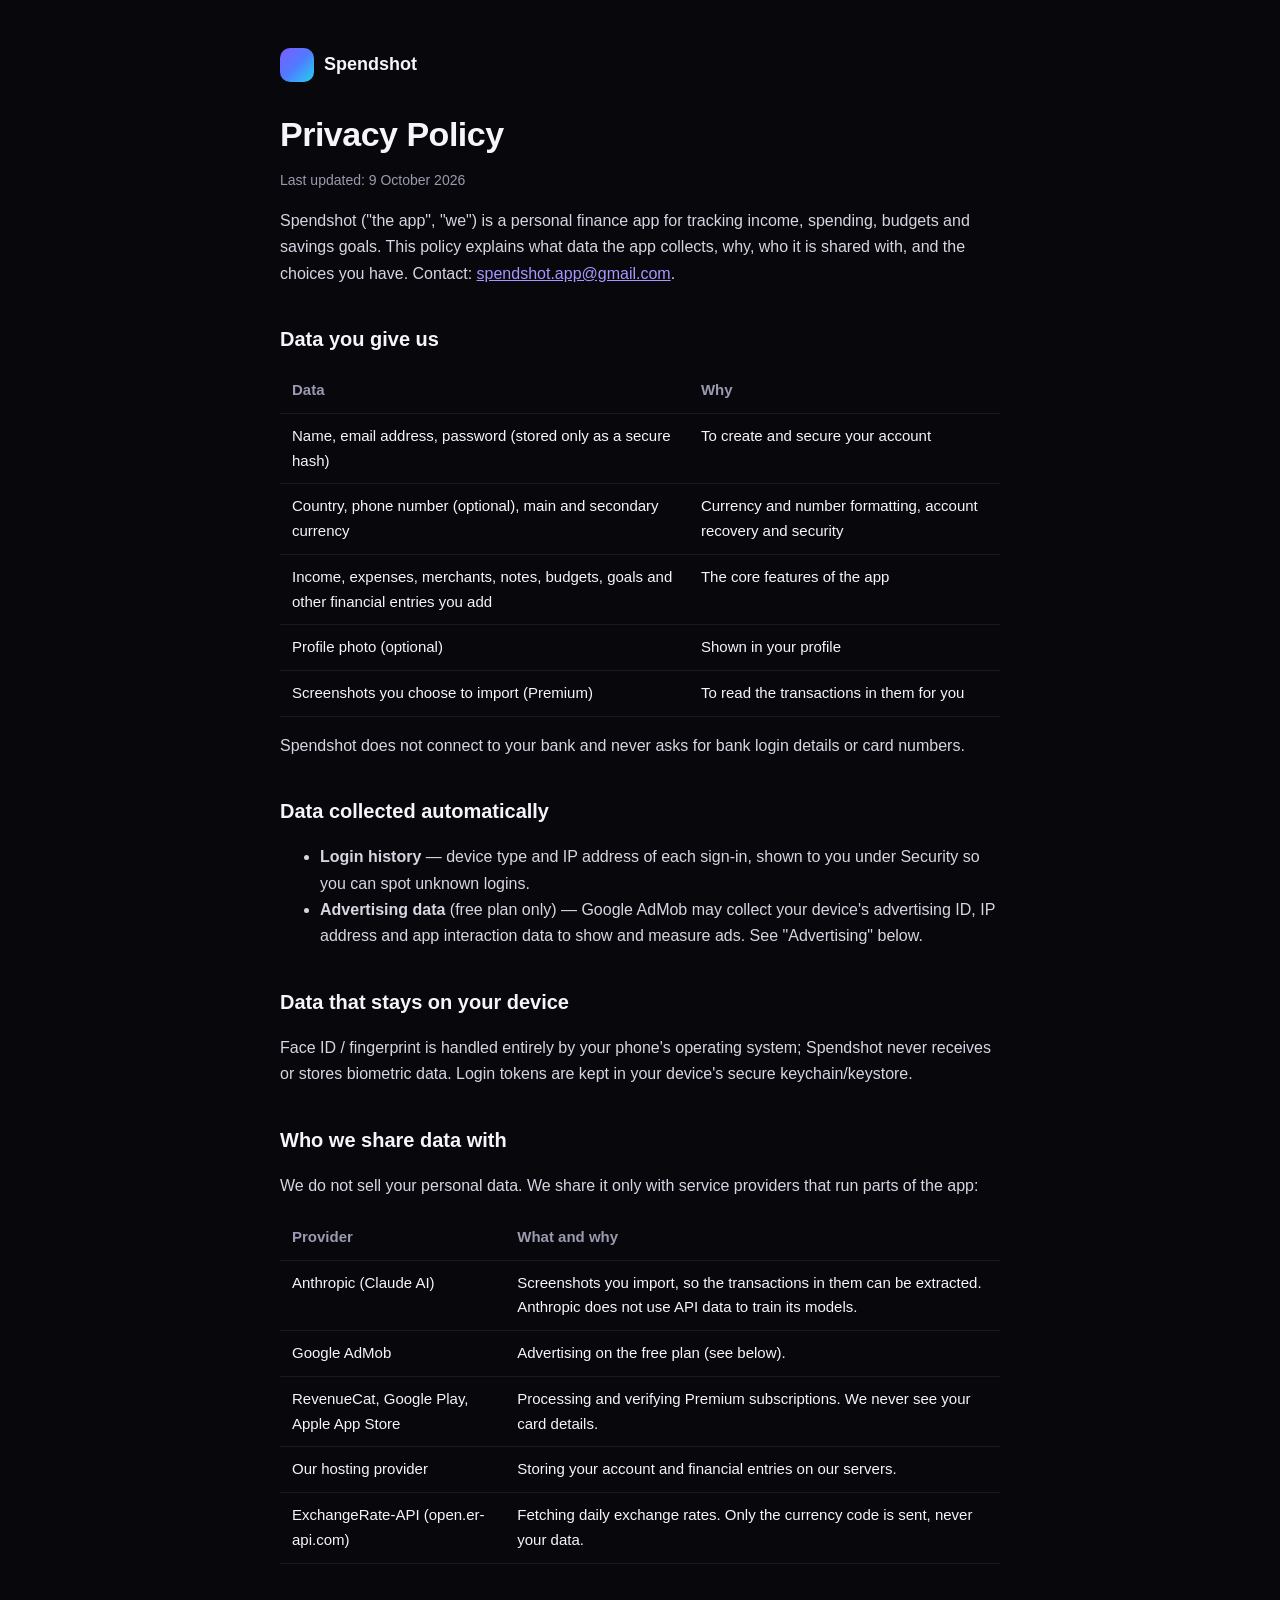
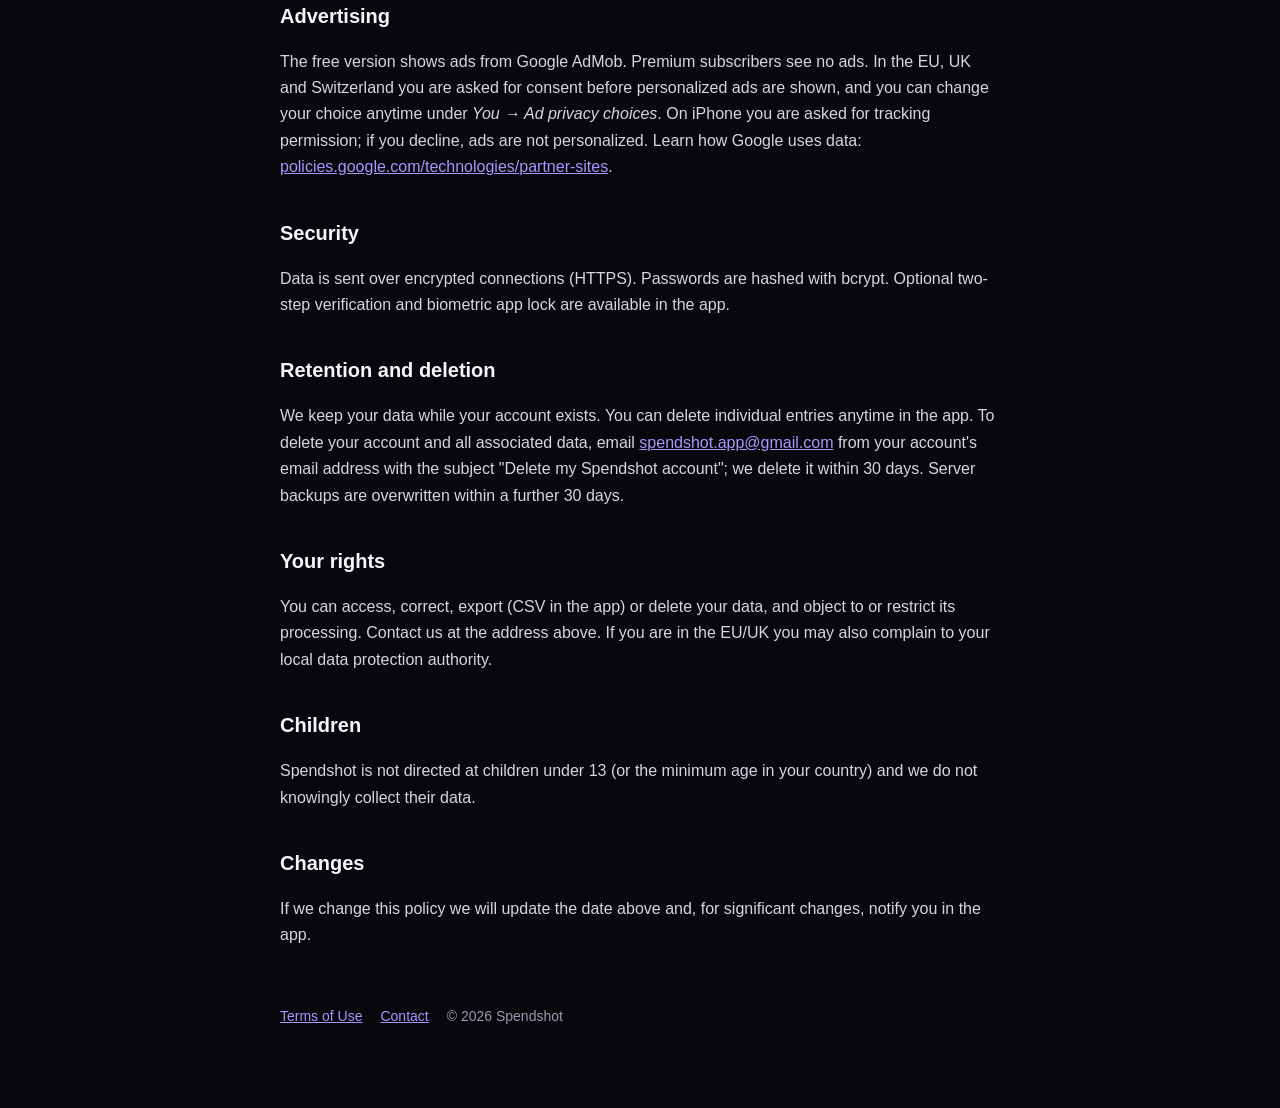
==== privacy.html @ 0cce738c "Spendshot website: privacy policy, terms and landing page Co-Authored-By: Claude Opus 5.5 <noreply@a" ====
<!doctype html>
<html lang="en">
<head>
<meta charset="utf-8"><meta name="viewport" content="width=device-width, initial-scale=1">
<title>Privacy Policy · Spendshot</title>
<meta name="description" content="How Spendshot collects, uses and protects your data.">
<link rel="stylesheet" href="style.css">
</head>
<body><main>
<header><div class="logo"></div><a href="./">Spendshot</a></header>
<h1>Privacy Policy</h1>
<p class="muted">Last updated: 9 October 2026</p>

<p>Spendshot ("the app", "we") is a personal finance app for tracking income, spending, budgets and savings goals. This policy explains what data the app collects, why, who it is shared with, and the choices you have. Contact: <a href="mailto:spendshot.app@gmail.com">spendshot.app@gmail.com</a>.</p>

<h2>Data you give us</h2>
<table>
<tr><th>Data</th><th>Why</th></tr>
<tr><td>Name, email address, password (stored only as a secure hash)</td><td>To create and secure your account</td></tr>
<tr><td>Country, phone number (optional), main and secondary currency</td><td>Currency and number formatting, account recovery and security</td></tr>
<tr><td>Income, expenses, merchants, notes, budgets, goals and other financial entries you add</td><td>The core features of the app</td></tr>
<tr><td>Profile photo (optional)</td><td>Shown in your profile</td></tr>
<tr><td>Screenshots you choose to import (Premium)</td><td>To read the transactions in them for you</td></tr>
</table>
<p>Spendshot does not connect to your bank and never asks for bank login details or card numbers.</p>

<h2>Data collected automatically</h2>
<ul>
<li><strong>Login history</strong> — device type and IP address of each sign-in, shown to you under Security so you can spot unknown logins.</li>
<li><strong>Advertising data</strong> (free plan only) — Google AdMob may collect your device's advertising ID, IP address and app interaction data to show and measure ads. See "Advertising" below.</li>
</ul>

<h2>Data that stays on your device</h2>
<p>Face ID / fingerprint is handled entirely by your phone's operating system; Spendshot never receives or stores biometric data. Login tokens are kept in your device's secure keychain/keystore.</p>

<h2>Who we share data with</h2>
<p>We do not sell your personal data. We share it only with service providers that run parts of the app:</p>
<table>
<tr><th>Provider</th><th>What and why</th></tr>
<tr><td>Anthropic (Claude AI)</td><td>Screenshots you import, so the transactions in them can be extracted. Anthropic does not use API data to train its models.</td></tr>
<tr><td>Google AdMob</td><td>Advertising on the free plan (see below).</td></tr>
<tr><td>RevenueCat, Google Play, Apple App Store</td><td>Processing and verifying Premium subscriptions. We never see your card details.</td></tr>
<tr><td>Our hosting provider</td><td>Storing your account and financial entries on our servers.</td></tr>
<tr><td>ExchangeRate-API (open.er-api.com)</td><td>Fetching daily exchange rates. Only the currency code is sent, never your data.</td></tr>
</table>

<h2>Advertising</h2>
<p>The free version shows ads from Google AdMob. Premium subscribers see no ads. In the EU, UK and Switzerland you are asked for consent before personalized ads are shown, and you can change your choice anytime under <em>You → Ad privacy choices</em>. On iPhone you are asked for tracking permission; if you decline, ads are not personalized. Learn how Google uses data: <a href="https://policies.google.com/technologies/partner-sites">policies.google.com/technologies/partner-sites</a>.</p>

<h2>Security</h2>
<p>Data is sent over encrypted connections (HTTPS). Passwords are hashed with bcrypt. Optional two-step verification and biometric app lock are available in the app.</p>

<h2>Retention and deletion</h2>
<p>We keep your data while your account exists. You can delete individual entries anytime in the app. To delete your account and all associated data, email <a href="mailto:spendshot.app@gmail.com?subject=Delete%20my%20Spendshot%20account">spendshot.app@gmail.com</a> from your account's email address with the subject "Delete my Spendshot account"; we delete it within 30 days. Server backups are overwritten within a further 30 days.</p>

<h2>Your rights</h2>
<p>You can access, correct, export (CSV in the app) or delete your data, and object to or restrict its processing. Contact us at the address above. If you are in the EU/UK you may also complain to your local data protection authority.</p>

<h2>Children</h2>
<p>Spendshot is not directed at children under 13 (or the minimum age in your country) and we do not knowingly collect their data.</p>

<h2>Changes</h2>
<p>If we change this policy we will update the date above and, for significant changes, notify you in the app.</p>

<footer><a href="terms.html">Terms of Use</a><a href="mailto:spendshot.app@gmail.com">Contact</a><span>© 2026 Spendshot</span></footer>
</main></body>
</html>
---- style.css ----
:root { --bg: #07070C; --surface: #14141F; --text: #F5F5FA; --muted: #9A9AB0; --accent: #7C5CFF; --border: rgba(255,255,255,0.08); }
* { box-sizing: border-box; }
body { margin: 0; background: var(--bg); color: var(--text); font: 16px/1.65 -apple-system, BlinkMacSystemFont, "Inter", "Segoe UI", sans-serif; }
main { max-width: 760px; margin: 0 auto; padding: 48px 20px 80px; }
header { display: flex; align-items: center; gap: 10px; margin-bottom: 32px; }
.logo { width: 34px; height: 34px; border-radius: 10px; background: linear-gradient(135deg, #7C5CFF, #4F7BFF, #22D3EE); }
header a { color: var(--text); text-decoration: none; font-weight: 700; font-size: 18px; }
h1 { font-size: 34px; line-height: 1.2; margin: 0 0 6px; letter-spacing: -0.5px; }
h2 { font-size: 20px; margin: 36px 0 8px; }
p, li { color: #D6D6E2; }
.muted { color: var(--muted); font-size: 14px; }
a { color: #A996FF; }
table { width: 100%; border-collapse: collapse; margin: 12px 0; font-size: 15px; }
th, td { text-align: left; padding: 10px 12px; border-bottom: 1px solid var(--border); vertical-align: top; }
th { color: var(--muted); font-weight: 600; }
.card { background: var(--surface); border: 1px solid var(--border); border-radius: 16px; padding: 18px 20px; margin: 16px 0; }
footer { margin-top: 56px; color: var(--muted); font-size: 14px; display: flex; gap: 18px; flex-wrap: wrap; }
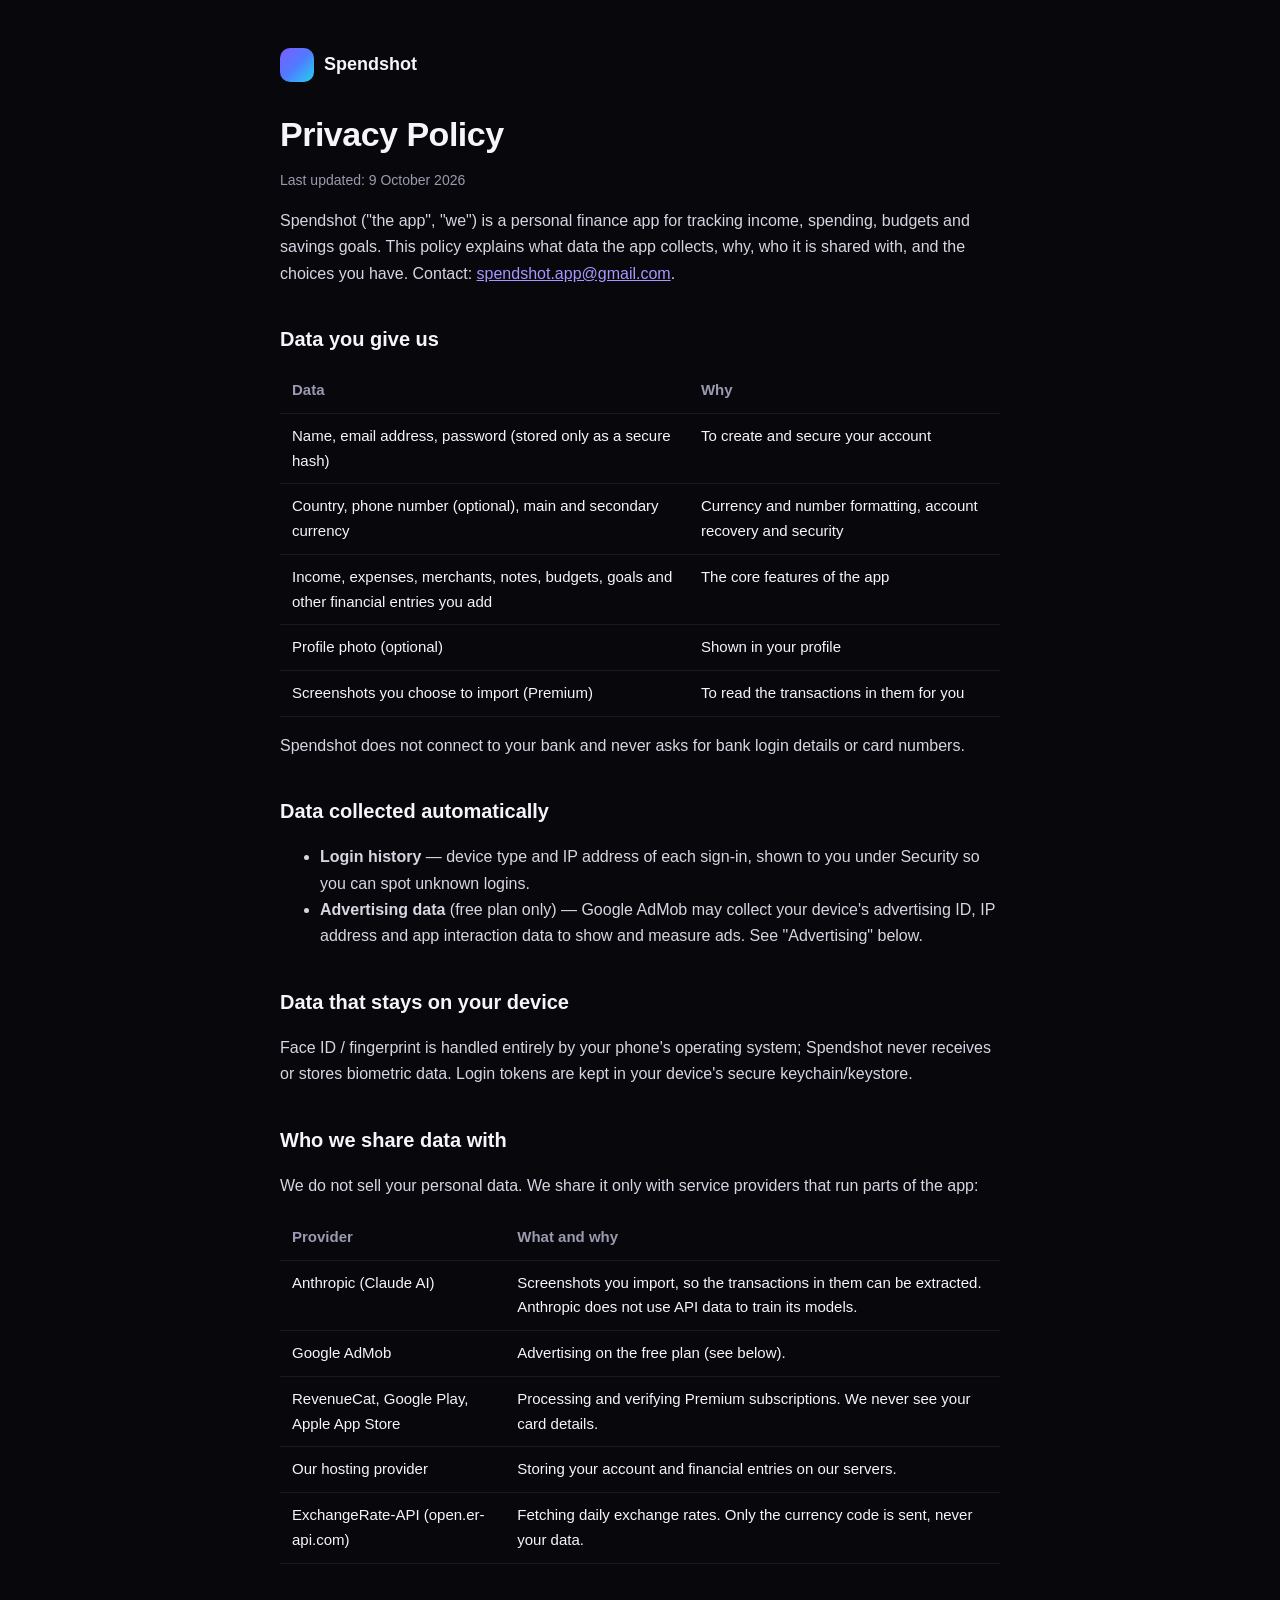
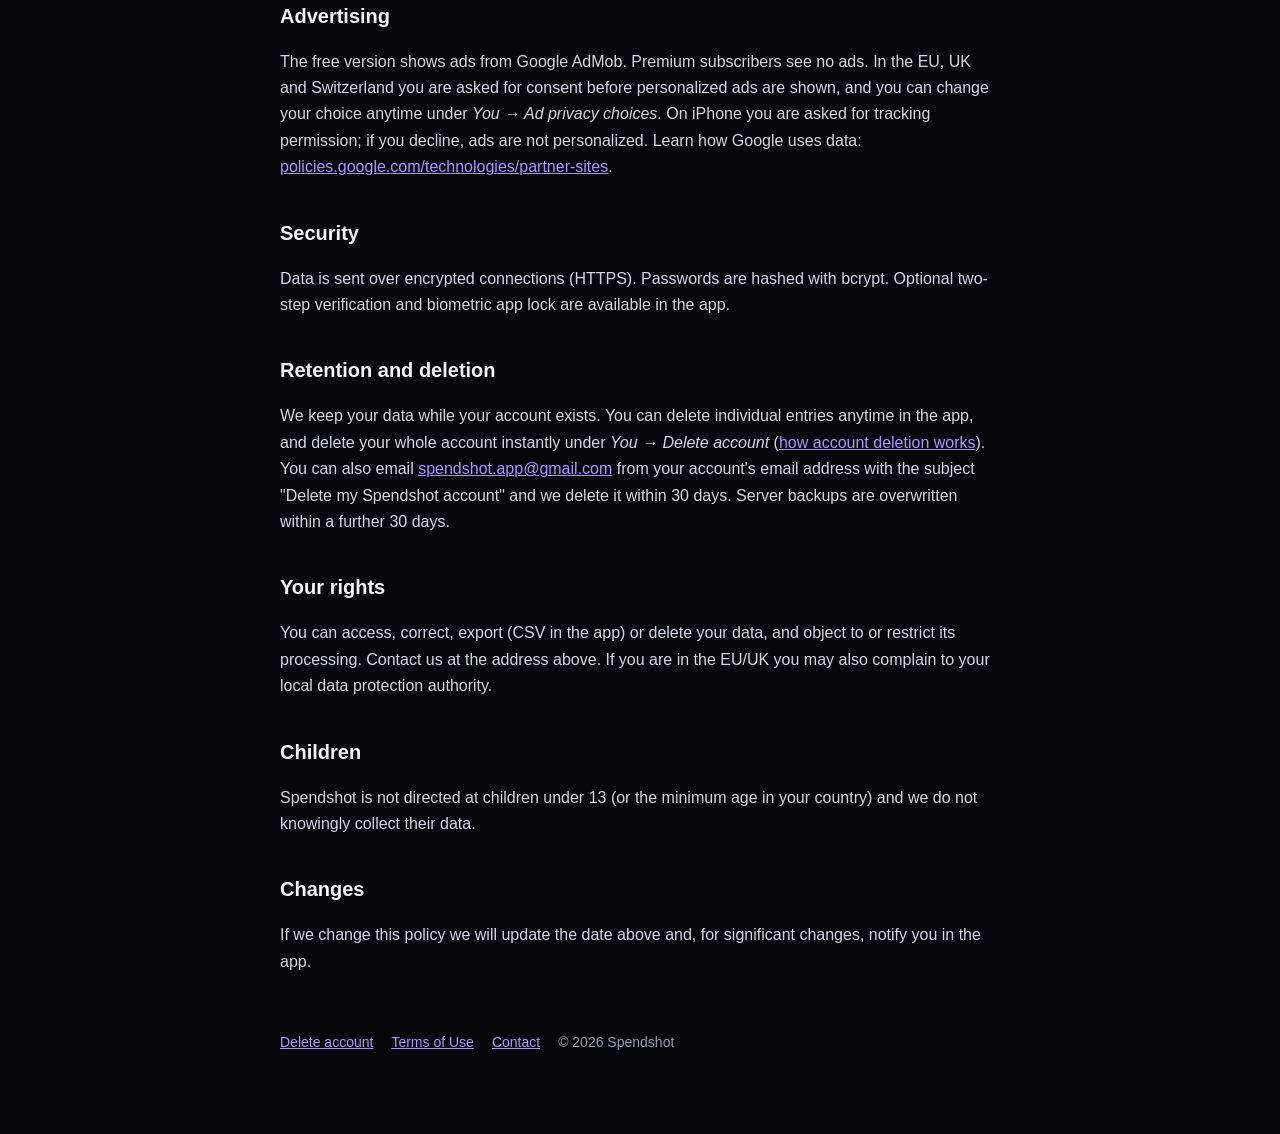
==== commit 6564c7de: "Add account deletion page; mention in-app deletion in privacy policy Co-Authored-By: Claude Opus 5.5" ====
--- a/privacy.html
+++ b/privacy.html
@@ -51,7 +51,7 @@
 <p>Data is sent over encrypted connections (HTTPS). Passwords are hashed with bcrypt. Optional two-step verification and biometric app lock are available in the app.</p>
 
 <h2>Retention and deletion</h2>
-<p>We keep your data while your account exists. You can delete individual entries anytime in the app. To delete your account and all associated data, email <a href="mailto:spendshot.app@gmail.com?subject=Delete%20my%20Spendshot%20account">spendshot.app@gmail.com</a> from your account's email address with the subject "Delete my Spendshot account"; we delete it within 30 days. Server backups are overwritten within a further 30 days.</p>
+<p>We keep your data while your account exists. You can delete individual entries anytime in the app, and delete your whole account instantly under <em>You → Delete account</em> (<a href="delete-account.html">how account deletion works</a>). You can also email <a href="mailto:spendshot.app@gmail.com?subject=Delete%20my%20Spendshot%20account">spendshot.app@gmail.com</a> from your account's email address with the subject "Delete my Spendshot account" and we delete it within 30 days. Server backups are overwritten within a further 30 days.</p>
 
 <h2>Your rights</h2>
 <p>You can access, correct, export (CSV in the app) or delete your data, and object to or restrict its processing. Contact us at the address above. If you are in the EU/UK you may also complain to your local data protection authority.</p>
@@ -62,6 +62,6 @@
 <h2>Changes</h2>
 <p>If we change this policy we will update the date above and, for significant changes, notify you in the app.</p>
 
-<footer><a href="terms.html">Terms of Use</a><a href="mailto:spendshot.app@gmail.com">Contact</a><span>© 2026 Spendshot</span></footer>
+<footer><a href="delete-account.html">Delete account</a><a href="terms.html">Terms of Use</a><a href="mailto:spendshot.app@gmail.com">Contact</a><span>© 2026 Spendshot</span></footer>
 </main></body>
 </html>
